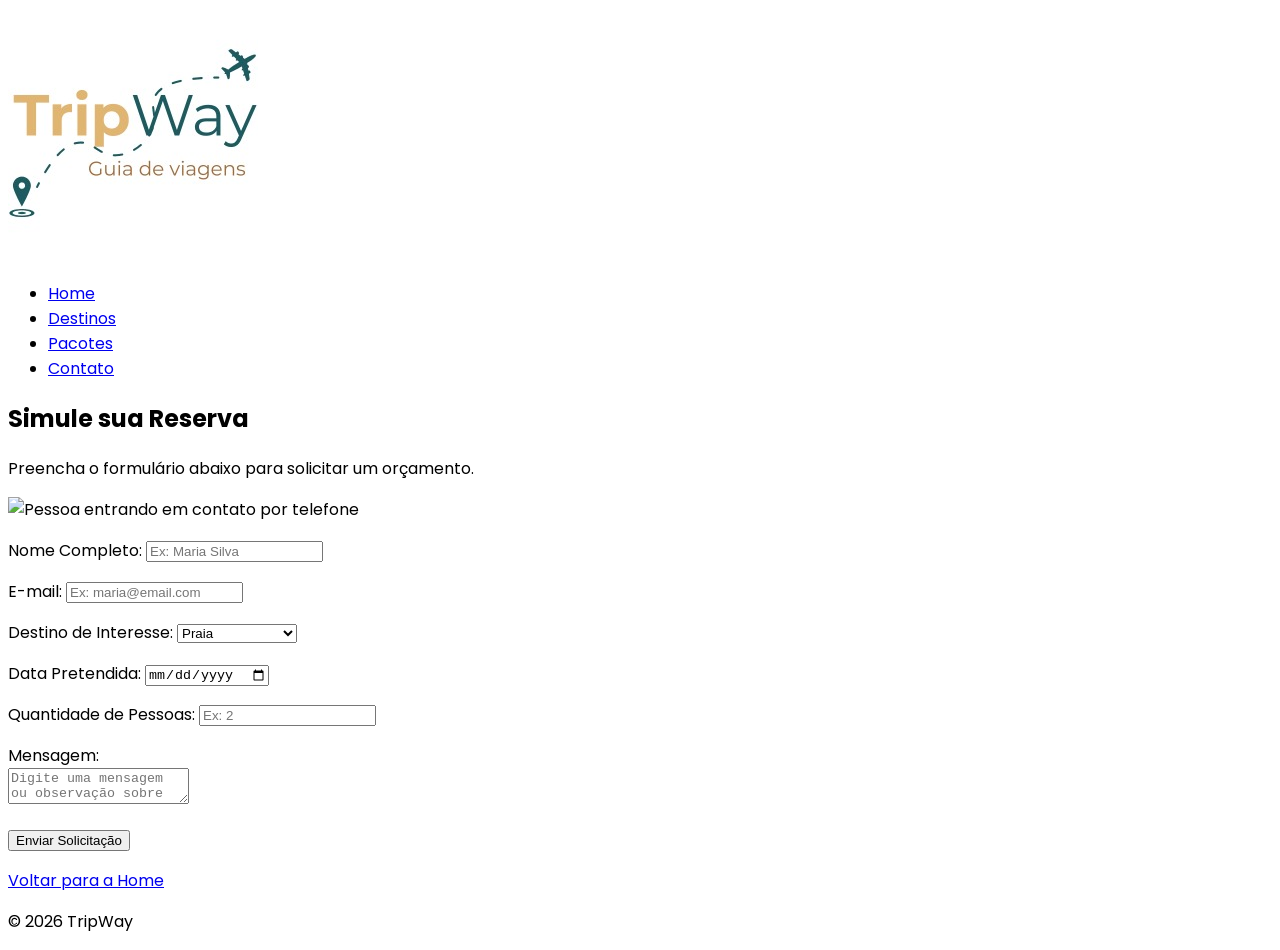
==== pages/contato.html @ d369317c "Ajustado Relative Paths e adicionado imagens de pacotes/contato" ====
<!doctype html>
<html lang="pt-BR">
  <head>
    <meta charset="UTF-8" />
    <meta name="viewport" content="width=device-width, initial-scale=1.0" />
    <link rel="preconnect" href="https://fonts.googleapis.com" />
    <link rel="preconnect" href="https://fonts.gstatic.com" crossorigin />
    <link
      href="https://fonts.googleapis.com/css2?family=Poppins:ital,wght@0,100;0,200;0,300;0,400;0,500;0,600;0,700;0,800;0,900;1,100;1,200;1,300;1,400;1,500;1,600;1,700;1,800;1,900&display=swap"
      rel="stylesheet"
    />
    <title>TripWay - Contato</title>
  </head>

  <body style="font-family: Poppins">
    <nav>
      <a href="../index.html">
        <img src="../images/logo.jpeg" alt="TripWay" />
      </a>

      <ul>
        <li><a href="../index.html">Home</a></li>
        <li><a href="./destinos.html">Destinos</a></li>
        <li><a href="./pacotes.html">Pacotes</a></li>
        <li><a href="./contato.html">Contato</a></li>
      </ul>
    </nav>

    <main>
      <section>
        <h1>Simule sua Reserva</h1>
        <p>Preencha o formulário abaixo para solicitar um orçamento.</p>

        <img
          src="../images/contato.jpeg"
          alt="Pessoa entrando em contato por telefone"
        />

        <form action="">
          <p>
            <label for="nome">Nome Completo:</label>
            <input type="text" id="nome" placeholder="Ex: Maria Silva" />
          </p>

          <p>
            <label for="email">E-mail:</label>
            <input type="email" id="email" placeholder="Ex: maria@email.com" />
          </p>

          <p>
            <label for="destino">Destino de Interesse:</label>

            <select id="destino">
              <option value="praia">Praia</option>
              <option value="montanha">Montanha</option>
              <option value="cidade">Cidade Histórica</option>
            </select>
          </p>

          <p>
            <label for="data">Data Pretendida:</label>
            <input type="date" id="data" />
          </p>

          <p>
            <label for="pessoas">Quantidade de Pessoas:</label>
            <input type="number" id="pessoas" placeholder="Ex: 2" />
          </p>

          <p>
            <label for="mensagem">Mensagem:</label>
            <br />
            <textarea
              id="mensagem"
              placeholder="Digite uma mensagem ou observação sobre sua viagem"
            ></textarea>
          </p>

          <button type="submit">Enviar Solicitação</button>
        </form>

        <p>
          <a href="../index.html">Voltar para a Home</a>
        </p>
      </section>
    </main>

    <footer>
      <p>© 2026 TripWay</p>
    </footer>
  </body>
</html>
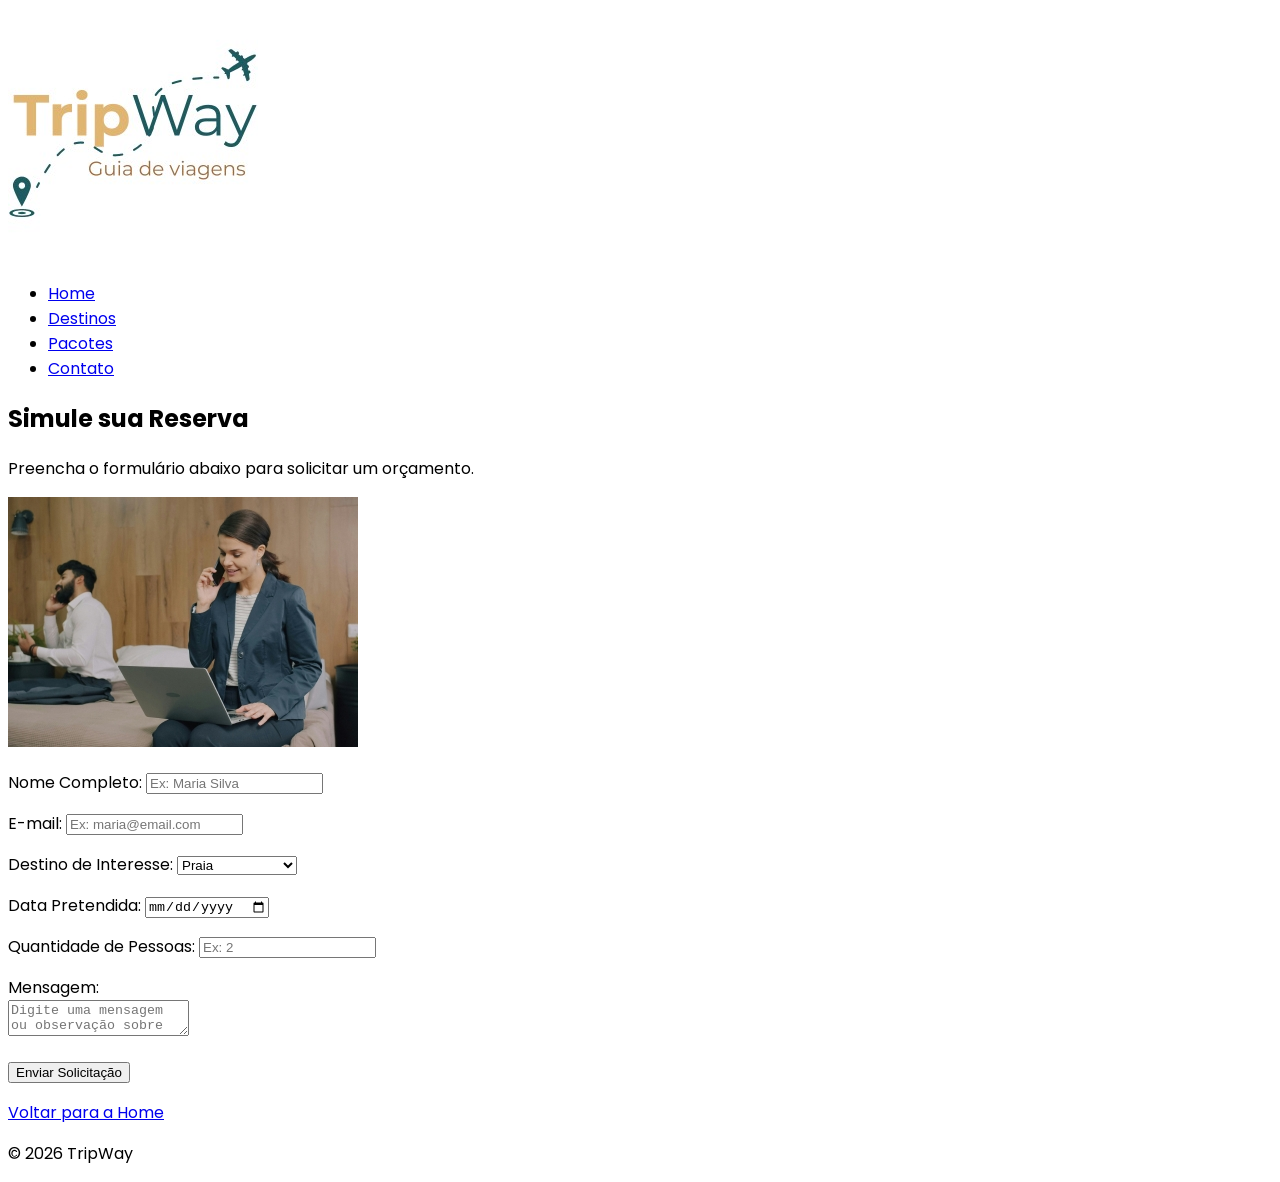
==== commit 903ffdc5: "Ajustado Relative Paths e adicionado imagens de pacotes/contato" ====
--- a/pages/contato.html
+++ b/pages/contato.html
@@ -32,7 +32,7 @@
         <p>Preencha o formulário abaixo para solicitar um orçamento.</p>
 
         <img
-          src="../images/contato.jpeg"
+          src="../images/contato.jpg"
           alt="Pessoa entrando em contato por telefone"
         />
 
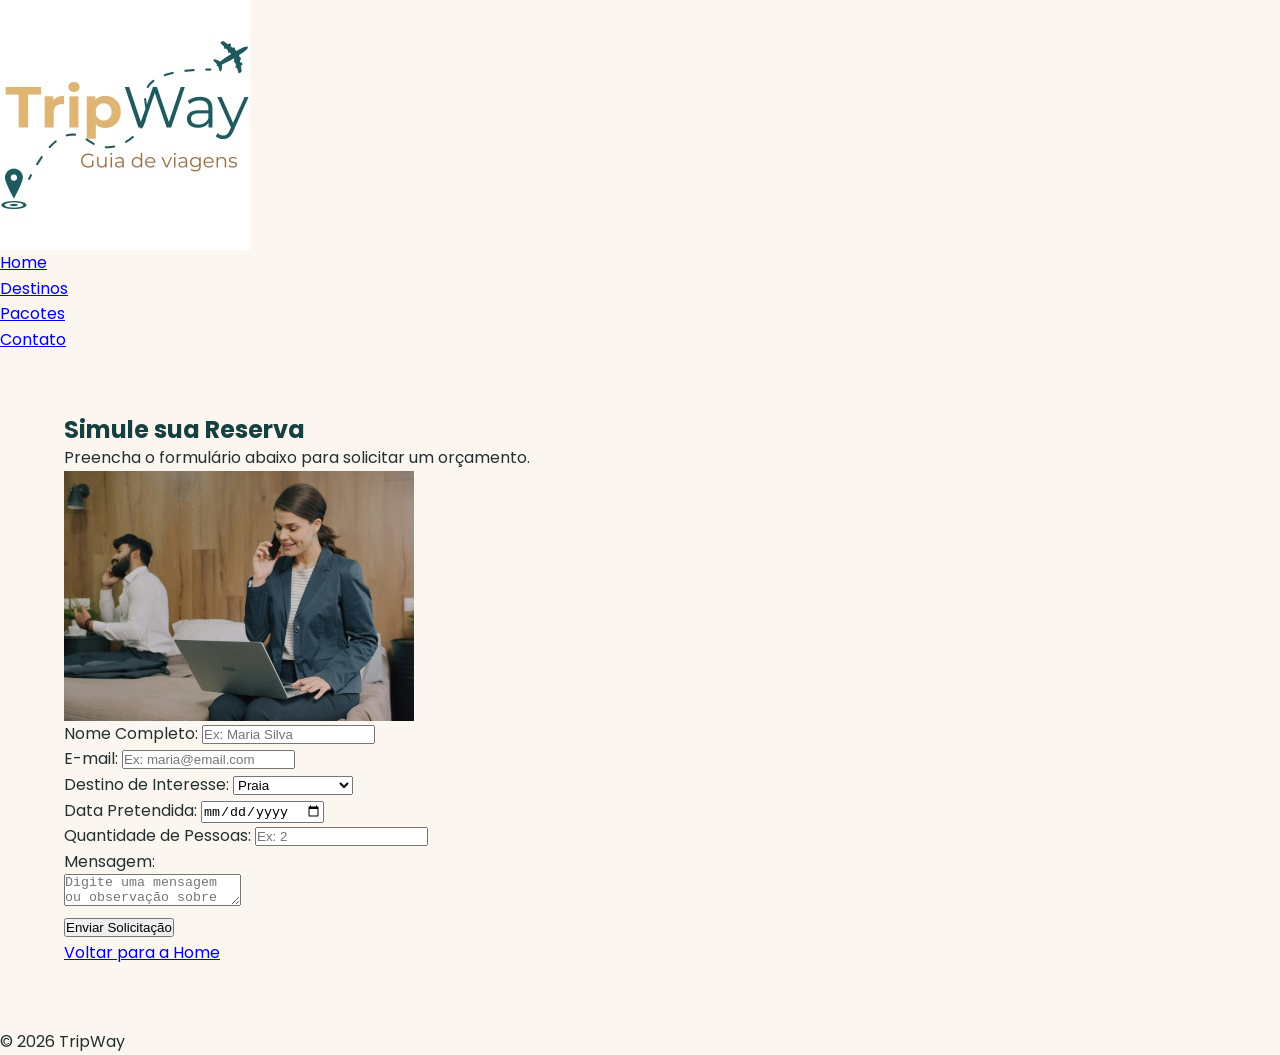
==== commit f56f6918: "ciracao do style.css, box-sizing e variaveis" ====
--- a/pages/contato.html
+++ b/pages/contato.html
@@ -9,10 +9,11 @@
       href="https://fonts.googleapis.com/css2?family=Poppins:ital,wght@0,100;0,200;0,300;0,400;0,500;0,600;0,700;0,800;0,900;1,100;1,200;1,300;1,400;1,500;1,600;1,700;1,800;1,900&display=swap"
       rel="stylesheet"
     />
+    <link rel="stylesheet" href="../css/style.css" />
     <title>TripWay - Contato</title>
   </head>
 
-  <body style="font-family: Poppins">
+  <body>
     <nav>
       <a href="../index.html">
         <img src="../images/logo.jpeg" alt="TripWay" />
@@ -32,9 +33,7 @@
         <p>Preencha o formulário abaixo para solicitar um orçamento.</p>
 
         <img
-          src="../images/contato.jpg"
-          alt="Pessoa entrando em contato por telefone"
-        />
+          src="../images/contato.jpg"alt="Pessoa entrando em contato por telefone"/>
 
         <form action="">
           <p>
--- a/css/style.css
+++ b/css/style.css
@@ -0,0 +1,74 @@
+:root {
+  /* Cores */
+  --cor-primaria: #205858;
+  --cor-primaria-escura: #163f40;
+  --cor-destaque: #dfb271;
+  --cor-destaque-clara: #f4e4c9;
+  --cor-fundo: #fbf7f0;
+  --cor-superficie: #ffffff;
+  --cor-texto: #23302f;
+  --cor-texto-suave: #566564;
+
+  /* Fonte */
+  --fonte-principal: "Poppins", Arial, sans-serif;
+
+  /* Espaçamentos */
+  --espaco-p: 0.5rem;
+  --espaco-m: 1rem;
+  --espaco-g: 2rem;
+  --espaco-xg: 4rem;
+
+  /* Detalhes */
+  --raio: 0.75rem;
+  --sombra: 0 0.5rem 1.5rem rgba(22, 63, 64, 0.12);
+  --transicao: 0.25s ease;
+}
+
+/* --------------------------------------------------------------------------
+   2. Reset básico
+   -------------------------------------------------------------------------- */
+*,
+*::before,
+*::after {
+  margin: 0;
+  padding: 0;
+  box-sizing: border-box;
+}
+
+img {
+  display: block;
+  max-width: 100%;
+  height: auto;
+}
+
+/* --------------------------------------------------------------------------
+   3. Base
+   -------------------------------------------------------------------------- */
+body {
+  display: flex;
+  flex-direction: column;
+  min-height: 100vh;
+  font-family: var(--fonte-principal);
+  font-size: 1rem;
+  line-height: 1.6;
+  color: var(--cor-texto);
+  background-color: var(--cor-fundo);
+}
+
+main {
+  flex: 1;
+}
+
+h1,
+h2,
+h3 {
+  line-height: 1.2;
+  color: var(--cor-primaria-escura);
+}
+
+section {
+  width: 90%;
+  max-width: 72rem;
+  margin: 0 auto;
+  padding: var(--espaco-xg) 0;
+}
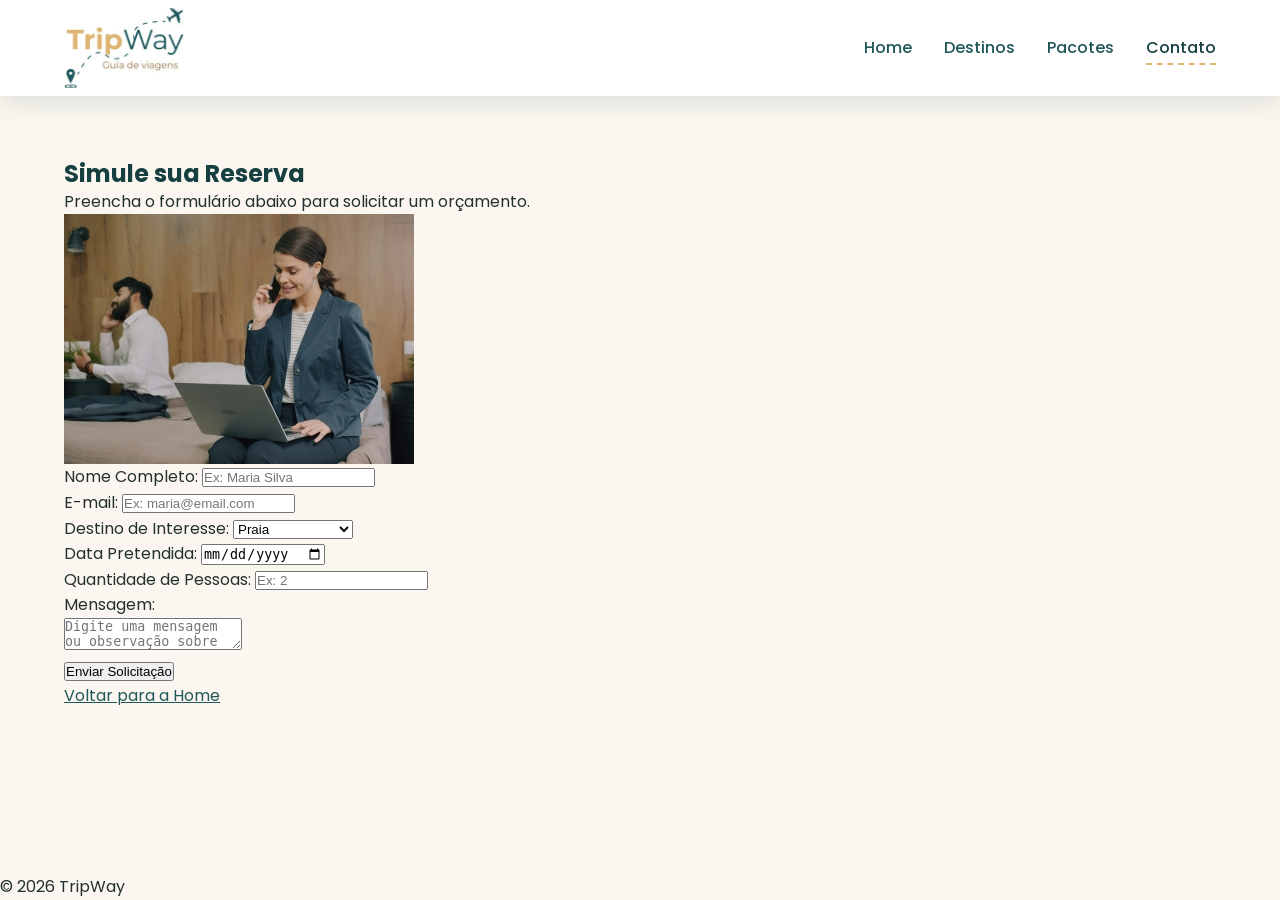
==== commit 69ca5988: "estilizacao do header, menu, links e botoes" ====
--- a/pages/contato.html
+++ b/pages/contato.html
@@ -14,18 +14,19 @@
   </head>
 
   <body>
-    <nav>
-      <a href="../index.html">
+    <header class="site-header">
+      <a class="logo" href="../index.html">
         <img src="../images/logo.jpeg" alt="TripWay" />
       </a>
-
-      <ul>
-        <li><a href="../index.html">Home</a></li>
-        <li><a href="./destinos.html">Destinos</a></li>
-        <li><a href="./pacotes.html">Pacotes</a></li>
-        <li><a href="./contato.html">Contato</a></li>
-      </ul>
-    </nav>
+      <nav>
+        <ul class="menu">
+          <li><a href="../index.html">Home</a></li>
+          <li><a href="./destinos.html">Destinos</a></li>
+          <li><a href="./pacotes.html">Pacotes</a></li>
+          <li><a href="./contato.html" class="ativo">Contato</a></li>
+        </ul>
+      </nav>
+    </header>
 
     <main>
       <section>
--- a/css/style.css
+++ b/css/style.css
@@ -9,24 +9,18 @@
   --cor-texto: #23302f;
   --cor-texto-suave: #566564;
 
-  /* Fonte */
   --fonte-principal: "Poppins", Arial, sans-serif;
 
-  /* Espaçamentos */
   --espaco-p: 0.5rem;
   --espaco-m: 1rem;
   --espaco-g: 2rem;
   --espaco-xg: 4rem;
 
-  /* Detalhes */
   --raio: 0.75rem;
   --sombra: 0 0.5rem 1.5rem rgba(22, 63, 64, 0.12);
   --transicao: 0.25s ease;
 }
 
-/* --------------------------------------------------------------------------
-   2. Reset básico
-   -------------------------------------------------------------------------- */
 *,
 *::before,
 *::after {
@@ -41,9 +35,6 @@
   height: auto;
 }
 
-/* --------------------------------------------------------------------------
-   3. Base
-   -------------------------------------------------------------------------- */
 body {
   display: flex;
   flex-direction: column;
@@ -71,4 +62,84 @@
   max-width: 72rem;
   margin: 0 auto;
   padding: var(--espaco-xg) 0;
+}
+
+a {
+  color: var(--cor-primaria);
+  transition: color var(--transicao);
+}
+
+a:hover {
+  color: var(--cor-primaria-escura);
+}
+
+.btn {
+  display: inline-block;
+  padding: 0.75rem 1.75rem;
+  border: 0.125rem solid var(--cor-destaque);
+  border-radius: 2rem;
+  font-weight: 600;
+  text-decoration: none;
+  color: var(--cor-primaria-escura);
+  background-color: var(--cor-destaque);
+  transition: background-color var(--transicao), border-color var(--transicao),
+    color var(--transicao);
+}
+
+.btn:hover {
+  color: var(--cor-primaria-escura);
+  background-color: var(--cor-destaque-clara);
+  border-color: var(--cor-destaque-clara);
+}
+
+.btn-secundario {
+  border-color: var(--cor-primaria);
+  color: var(--cor-primaria);
+  background-color: transparent;
+}
+
+.btn-secundario:hover {
+  color: var(--cor-superficie);
+  background-color: var(--cor-primaria);
+  border-color: var(--cor-primaria);
+}
+
+.site-header {
+  display: flex;
+  flex-wrap: wrap;
+  align-items: center;
+  justify-content: space-between;
+  gap: var(--espaco-p) var(--espaco-g);
+  padding: var(--espaco-p) 5%;
+  background-color: var(--cor-superficie);
+  box-shadow: var(--sombra);
+}
+
+/* O logo tem bastante branco em cima e embaixo: object-fit corta essa sobra */
+.logo img {
+  width: 7.5rem;
+  height: 5rem;
+  object-fit: cover;
+}
+
+.menu {
+  display: flex;
+  flex-wrap: wrap;
+  align-items: center;
+  gap: var(--espaco-m) var(--espaco-g);
+  list-style: none;
+}
+
+.menu a {
+  padding-bottom: 0.25rem;
+  border-bottom: 0.125rem dashed transparent;
+  font-weight: 500;
+  text-decoration: none;
+  transition: color var(--transicao), border-color var(--transicao);
+}
+
+.menu a:hover,
+.menu a.ativo {
+  border-color: var(--cor-destaque);
+  color: var(--cor-primaria-escura);
 }
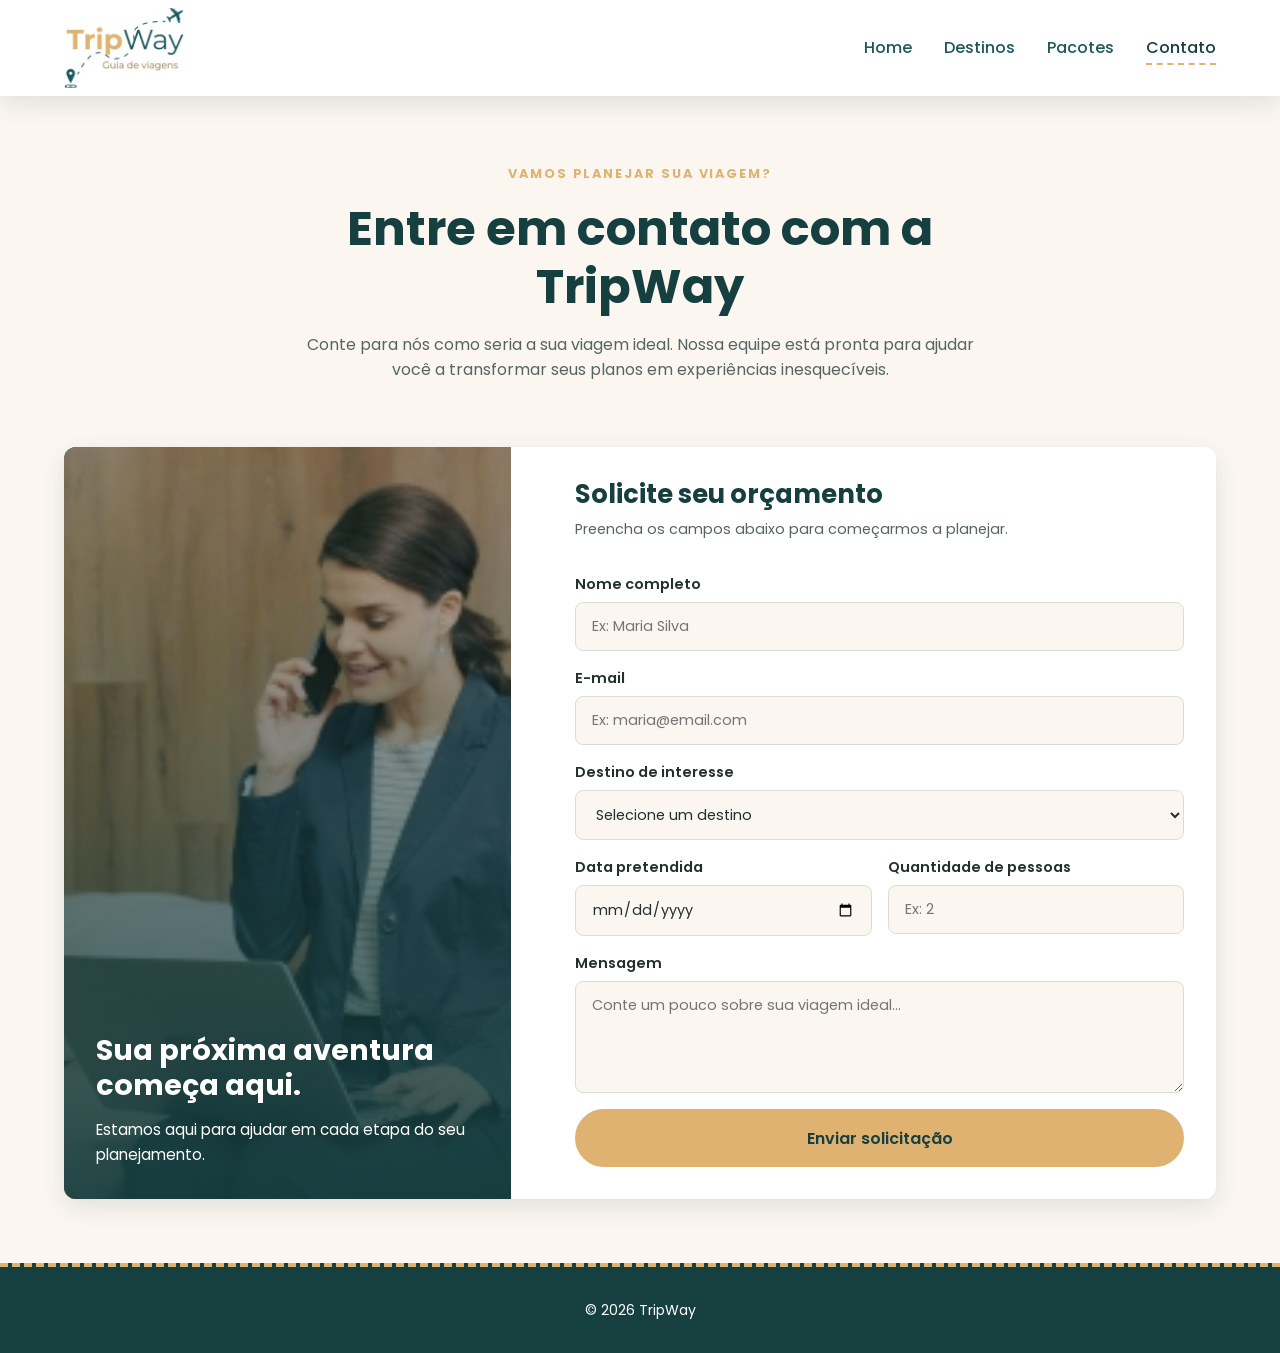
==== commit 37fb32ec: "Alterado html de contatos e estilização" ====
--- a/pages/contato.html
+++ b/pages/contato.html
@@ -5,10 +5,7 @@
     <meta name="viewport" content="width=device-width, initial-scale=1.0" />
     <link rel="preconnect" href="https://fonts.googleapis.com" />
     <link rel="preconnect" href="https://fonts.gstatic.com" crossorigin />
-    <link
-      href="https://fonts.googleapis.com/css2?family=Poppins:ital,wght@0,100;0,200;0,300;0,400;0,500;0,600;0,700;0,800;0,900;1,100;1,200;1,300;1,400;1,500;1,600;1,700;1,800;1,900&display=swap"
-      rel="stylesheet"
-    />
+    <link href="https://fonts.googleapis.com/css2?family=Poppins:wght@300;400;500;600;700;800&display=swap" rel="stylesheet" />
     <link rel="stylesheet" href="../css/style.css" />
     <title>TripWay - Contato</title>
   </head>
@@ -16,8 +13,9 @@
   <body>
     <header class="site-header">
       <a class="logo" href="../index.html">
-        <img src="../images/logo.jpeg" alt="TripWay" />
+        <img src="../images/logo.jpeg" alt="Logo da TripWay" />
       </a>
+
       <nav>
         <ul class="menu">
           <li><a href="../index.html">Home</a></li>
@@ -29,59 +27,111 @@
     </header>
 
     <main>
-      <section>
-        <h1>Simule sua Reserva</h1>
-        <p>Preencha o formulário abaixo para solicitar um orçamento.</p>
+      <section class="contato-section">
+        <div class="contato-intro">
+          <span class="contato-etiqueta">VAMOS PLANEJAR SUA VIAGEM?</span>
+          <h1>Entre em contato com a TripWay</h1>
+          <p>
+            Conte para nós como seria a sua viagem ideal.
+            Nossa equipe está pronta para ajudar você a transformar
+            seus planos em experiências inesquecíveis.
+          </p>
+        </div>
 
-        <img
-          src="../images/contato.jpg"alt="Pessoa entrando em contato por telefone"/>
+        <div class="contato-container">
+          <div class="contato-imagem">
+            <img
+              src="../images/contato.jpg"
+              alt="Pessoa realizando atendimento por telefone"
+            />
 
-        <form action="">
-          <p>
-            <label for="nome">Nome Completo:</label>
-            <input type="text" id="nome" placeholder="Ex: Maria Silva" />
-          </p>
+            <div class="contato-imagem-texto">
+              <h2>Sua próxima aventura começa aqui.</h2>
+              <p>
+                Estamos aqui para ajudar em cada etapa do seu planejamento.
+              </p>
+            </div>
+          </div>
 
-          <p>
-            <label for="email">E-mail:</label>
-            <input type="email" id="email" placeholder="Ex: maria@email.com" />
-          </p>
+          <div class="contato-formulario">
+            <h2>Solicite seu orçamento</h2>
+            <p class="contato-descricao">
+              Preencha os campos abaixo para começarmos a planejar.
+            </p>
 
-          <p>
-            <label for="destino">Destino de Interesse:</label>
+            <form action="" method="get">
+              <div class="form-group">
+                <label for="nome">Nome completo</label>
+                <input
+                  type="text"
+                  id="nome"
+                  name="nome"
+                  placeholder="Ex: Maria Silva"
+                  autocomplete="name"
+                />
+              </div>
 
-            <select id="destino">
-              <option value="praia">Praia</option>
-              <option value="montanha">Montanha</option>
-              <option value="cidade">Cidade Histórica</option>
-            </select>
-          </p>
+              <div class="form-group">
+                <label for="email">E-mail</label>
+                <input
+                  type="email"
+                  id="email"
+                  name="email"
+                  placeholder="Ex: maria@email.com"
+                  autocomplete="email"
+                />
+              </div>
 
-          <p>
-            <label for="data">Data Pretendida:</label>
-            <input type="date" id="data" />
-          </p>
+              <div class="form-group">
+                <label for="destino">Destino de interesse</label>
+                <select id="destino" name="destino">
+                  <option value="" selected disabled>
+                    Selecione um destino
+                  </option>
+                  <option value="praia">Praia</option>
+                  <option value="montanha">Montanha</option>
+                  <option value="cidade">Cidade histórica</option>
+                </select>
+              </div>
 
-          <p>
-            <label for="pessoas">Quantidade de Pessoas:</label>
-            <input type="number" id="pessoas" placeholder="Ex: 2" />
-          </p>
+              <div class="form-row">
+                <div class="form-group">
+                  <label for="data">Data pretendida</label>
+                  <input
+                    type="date"
+                    id="data"
+                    name="data"
+                  />
+                </div>
 
-          <p>
-            <label for="mensagem">Mensagem:</label>
-            <br />
-            <textarea
-              id="mensagem"
-              placeholder="Digite uma mensagem ou observação sobre sua viagem"
-            ></textarea>
-          </p>
+                <div class="form-group">
+                  <label for="pessoas">Quantidade de pessoas</label>
+                  <input
+                    type="number"
+                    id="pessoas"
+                    name="pessoas"
+                    min="1"
+                    placeholder="Ex: 2"
+                  />
+                </div>
+              </div>
 
-          <button type="submit">Enviar Solicitação</button>
-        </form>
+              <div class="form-group">
+                <label for="mensagem">Mensagem</label>
+                <textarea
+                  id="mensagem"
+                  name="mensagem"
+                  rows="4"
+                  placeholder="Conte um pouco sobre sua viagem ideal..."
+                ></textarea>
+              </div>
 
-        <p>
-          <a href="../index.html">Voltar para a Home</a>
-        </p>
+              <button type="submit" class="contato-botao">
+                Enviar solicitação
+              </button>
+            </form>
+          </div>
+        </div>
       </section>
     </main>
 
@@ -89,4 +139,4 @@
       <p>© 2026 TripWay</p>
     </footer>
   </body>
-</html>
+</html>
--- a/css/style.css
+++ b/css/style.css
@@ -126,7 +126,7 @@
   display: flex;
   flex-wrap: wrap;
   align-items: center;
-  gap: var(--espaco-m) var(--espaco-g);
+  gap: var(--espaco-m) clamp(0.75rem, 3vw, 2rem);
   list-style: none;
 }
 
@@ -142,4 +142,483 @@
 .menu a.ativo {
   border-color: var(--cor-destaque);
   color: var(--cor-primaria-escura);
+}
+
+#banner {
+  width: 100%;
+  max-width: none;
+}
+
+.banner {
+  display: flex;
+  flex-direction: column;
+  align-items: flex-start;
+  justify-content: center;
+  gap: var(--espaco-m);
+  min-height: 70vh;
+  padding: var(--espaco-xg) 8%;
+  color: var(--cor-superficie);
+  background-image: linear-gradient(
+      90deg,
+      rgba(22, 63, 64, 0.85),
+      rgba(22, 63, 64, 0.35)
+    ),
+    url("../images/banner.jpg");
+  background-position: center;
+  background-size: cover;
+}
+
+.banner h1 {
+  font-size: clamp(2.25rem, 5vw, 3.75rem);
+  color: var(--cor-superficie);
+}
+
+.banner p {
+  max-width: 34rem;
+  font-size: 1.125rem;
+}
+
+.sobre {
+  display: flex;
+  flex-wrap: wrap;
+  align-items: center;
+  gap: var(--espaco-xg);
+  justify-content: center;
+}
+
+.sobre img {
+  flex: 1 1 18rem;
+  max-width: 24rem;
+  border-radius: var(--raio);
+  outline: 0.125rem dashed var(--cor-destaque);
+  outline-offset: 0.5rem;
+  min-width: 0;
+}
+
+.sobre-texto {
+  flex: 1 1 18rem;
+}
+
+.sobre-texto h2 {
+  margin-bottom: var(--espaco-m);
+  font-size: 2rem;
+}
+
+.sobre-texto p + p {
+  margin-top: var(--espaco-m);
+}
+
+.atalhos {
+  display: flex;
+  flex-wrap: wrap;
+  gap: var(--espaco-g);
+  padding-top: 0;
+}
+
+.atalho {
+  flex: 1 1 18rem;
+  padding: var(--espaco-g);
+  border-radius: var(--raio);
+  text-decoration: none;
+  background-color: var(--cor-primaria);
+  transition: background-color var(--transicao);
+}
+
+.atalho h2 {
+  font-size: 1.25rem;
+  color: var(--cor-superficie);
+}
+
+.atalho:hover {
+  background-color: var(--cor-primaria-escura);
+}
+
+.destinos h1 {
+  font-size: clamp(2rem, 4vw, 3rem);
+}
+
+.destinos-intro {
+  margin-top: var(--espaco-p);
+  color: var(--cor-texto-suave);
+}
+
+/* flex-wrap + flex-basis: 3 cards no desktop, 2 no tablet e 1 no celular */
+.cards-container {
+  display: flex;
+  flex-wrap: wrap;
+  justify-content: center;
+  gap: var(--espaco-g);
+  margin: var(--espaco-g) 0;
+}
+
+.card {
+  display: flex;
+  flex-direction: column;
+  flex: 1 1 17rem;
+  max-width: 23rem;
+  overflow: hidden;
+  border-radius: var(--raio);
+  background-color: var(--cor-superficie);
+  box-shadow: var(--sombra);
+  transition: transform var(--transicao);
+}
+
+.card:hover {
+  transform: translateY(-0.25rem);
+}
+
+.card img {
+  width: 100%;
+}
+
+.card-texto {
+  padding: 1.5rem;
+}
+
+.card-texto h2 {
+  margin-bottom: var(--espaco-p);
+  font-size: 1.25rem;
+}
+
+.card-texto p {
+  color: var(--cor-texto-suave);
+}
+
+footer {
+  padding: var(--espaco-g) 5%;
+  border-top: 0.25rem dashed var(--cor-destaque);
+  font-size: 0.875rem;
+  text-align: center;
+  color: var(--cor-superficie);
+  background-color: var(--cor-primaria-escura);
+}
+
+a:focus-visible,
+button:focus-visible {
+  outline: 0.1875rem solid var(--cor-destaque);
+  outline-offset: 0.1875rem;
+}
+
+
+/* PÁGINA DE PACOTES E SERVIÇOS */
+
+.pacotes-banner {
+  display: flex;
+  align-items: center;
+  justify-content: space-between;
+  gap: var(--espaco-xg);
+  padding: var(--espaco-xg) 0;
+}
+
+.pacotes-banner-texto {
+  flex: 1 1 50%;
+}
+
+.pacotes-etiqueta {
+  display: inline-block;
+  margin-bottom: var(--espaco-m);
+  font-size: 0.8rem;
+  font-weight: 700;
+  letter-spacing: 0.12rem;
+  color: var(--cor-destaque);
+}
+
+.pacotes-banner h1 {
+  max-width: 38rem;
+  margin-bottom: var(--espaco-m);
+  font-size: clamp(2rem, 4vw, 3.2rem);
+}
+
+.pacotes-banner p {
+  max-width: 34rem;
+  margin-bottom: var(--espaco-g);
+  color: var(--cor-texto-suave);
+}
+
+.pacotes-banner img {
+  flex: 1 1 40%;
+  width: 100%;
+  max-width: 30rem;
+  height: 22rem;
+  object-fit: cover;
+  border-radius: var(--raio);
+  box-shadow: var(--sombra);
+}
+
+.pacotes-servicos {
+  padding-top: var(--espaco-g);
+}
+
+.pacotes-titulo {
+  width: 100%;
+  max-width: 42rem;
+  margin: 0 auto var(--espaco-g);
+  text-align: center;
+}
+
+.pacotes-titulo h2 {
+  margin-bottom: var(--espaco-m);
+  font-size: clamp(1.7rem, 3vw, 2.3rem);
+}
+
+.pacotes-titulo p {
+  color: var(--cor-texto-suave);
+}
+
+.pacotes-grid {
+  display: flex;
+  flex-wrap: wrap;
+  justify-content: center;
+  gap: var(--espaco-g);
+}
+
+.pacote-card {
+  display: flex;
+  flex: 1 1 17rem;
+  flex-direction: column;
+  max-width: 25rem;
+  min-height: 19rem;
+  padding: var(--espaco-g);
+  border: 1px solid var(--cor-destaque-clara);
+  border-radius: var(--raio);
+  background-color: var(--cor-superficie);
+  box-shadow: var(--sombra);
+  transition: transform var(--transicao),
+    box-shadow var(--transicao);
+}
+
+.pacote-card:hover {
+  transform: translateY(-0.4rem);
+  box-shadow: 0 0.8rem 2rem rgba(22, 63, 64, 0.16);
+}
+
+.pacote-icone {
+  display: flex;
+  align-items: center;
+  justify-content: center;
+  width: 3.5rem;
+  height: 3.5rem;
+  margin-bottom: var(--espaco-m);
+  border-radius: 50%;
+  font-size: 1.6rem;
+  background-color: var(--cor-destaque-clara);
+}
+
+.pacote-conteudo {
+  flex: 1;
+}
+
+.pacote-conteudo h3 {
+  margin-bottom: var(--espaco-m);
+  font-size: 1.2rem;
+}
+
+.pacote-conteudo p {
+  font-size: 0.95rem;
+  color: var(--cor-texto-suave);
+}
+
+.pacote-link {
+  display: inline-block;
+  align-self: flex-start;
+  margin-top: var(--espaco-g);
+  font-weight: 600;
+  text-decoration: none;
+  transition: color var(--transicao);
+}
+
+.pacote-link:hover {
+  color: var(--cor-destaque);
+}
+
+.pacotes-chamada {
+  margin-bottom: var(--espaco-xg);
+  padding: var(--espaco-xg) var(--espaco-g);
+  border-radius: var(--raio);
+  text-align: center;
+  background-color: var(--cor-primaria-escura);
+}
+
+.pacotes-chamada h2 {
+  margin-bottom: var(--espaco-m);
+  font-size: clamp(1.5rem, 3vw, 2rem);
+  color: var(--cor-superficie);
+}
+
+.pacotes-chamada p {
+  margin-bottom: var(--espaco-g);
+  color: var(--cor-superficie);
+}
+
+
+/* PÁGINA DE CONTATO */
+
+.contato-section {
+  padding-top: var(--espaco-xg);
+  padding-bottom: var(--espaco-xg);
+}
+
+.contato-intro {
+  max-width: 42rem;
+  margin: 0 auto var(--espaco-xg);
+  text-align: center;
+}
+
+.contato-etiqueta {
+  display: inline-block;
+  margin-bottom: var(--espaco-m);
+  color: var(--cor-destaque);
+  font-size: 0.8rem;
+  font-weight: 700;
+  letter-spacing: 0.12rem;
+}
+
+.contato-intro h1 {
+  margin-bottom: var(--espaco-m);
+  font-size: clamp(2rem, 4vw, 3rem);
+}
+
+.contato-intro p {
+  color: var(--cor-texto-suave);
+}
+
+.contato-container {
+  display: flex;
+  align-items: stretch;
+  gap: var(--espaco-g);
+  overflow: hidden;
+  border-radius: var(--raio);
+  background-color: var(--cor-superficie);
+  box-shadow: var(--sombra);
+}
+
+.contato-imagem {
+  position: relative;
+  display: flex;
+  flex: 1 1 40%;
+  min-width: 0;
+  min-height: 36rem;
+  overflow: hidden;
+  background-color: var(--cor-primaria-escura);
+}
+
+.contato-imagem img {
+  position: absolute;
+  width: 100%;
+  height: 100%;
+  object-fit: cover;
+  object-position: 62% center;
+}
+
+.contato-imagem::after {
+  position: absolute;
+  inset: 0;
+  content: "";
+  background: linear-gradient(
+    to top,
+    rgba(22, 63, 64, 0.9),
+    rgba(22, 63, 64, 0.05)
+  );
+}
+
+.contato-imagem-texto {
+  position: relative;
+  z-index: 1;
+  align-self: flex-end;
+  padding: var(--espaco-g);
+  color: var(--cor-superficie);
+}
+
+.contato-imagem-texto h2 {
+  margin-bottom: var(--espaco-m);
+  color: var(--cor-superficie);
+  font-size: 1.8rem;
+}
+
+.contato-imagem-texto p {
+  font-size: 0.95rem;
+}
+
+.contato-formulario {
+  flex: 1 1 60%;
+  min-width: 0;
+  padding: var(--espaco-g);
+}
+
+.contato-formulario h2 {
+  margin-bottom: var(--espaco-p);
+  font-size: 1.6rem;
+}
+
+.contato-descricao {
+  margin-bottom: var(--espaco-g);
+  color: var(--cor-texto-suave);
+  font-size: 0.9rem;
+}
+
+.form-group {
+  display: flex;
+  flex-direction: column;
+  flex: 1;
+  gap: 0.4rem;
+  margin-bottom: var(--espaco-m);
+}
+
+.form-group label {
+  font-size: 0.9rem;
+  font-weight: 600;
+  color: var(--cor-texto);
+}
+
+.form-group input,
+.form-group select,
+.form-group textarea {
+  width: 100%;
+  padding: 0.8rem 1rem;
+  border: 1px solid #d9dedb;
+  border-radius: 0.5rem;
+  outline: none;
+  font-family: inherit;
+  font-size: 0.9rem;
+  color: var(--cor-texto);
+  background-color: var(--cor-fundo);
+  transition: border-color var(--transicao),
+    box-shadow var(--transicao);
+}
+
+.form-group input:focus,
+.form-group select:focus,
+.form-group textarea:focus {
+  border-color: var(--cor-primaria);
+  box-shadow: 0 0 0 0.2rem rgba(32, 88, 88, 0.12);
+}
+
+.form-group textarea {
+  min-height: 7rem;
+  resize: vertical;
+}
+
+.form-row {
+  display: flex;
+  gap: var(--espaco-m);
+}
+
+.contato-botao {
+  width: 100%;
+  padding: 0.9rem 1.5rem;
+  border: 2px solid var(--cor-destaque);
+  border-radius: 2rem;
+  font-family: inherit;
+  font-size: 1rem;
+  font-weight: 600;
+  color: var(--cor-primaria-escura);
+  background-color: var(--cor-destaque);
+  cursor: pointer;
+  transition: background-color var(--transicao),
+    border-color var(--transicao);
+}
+
+.contato-botao:hover {
+  border-color: var(--cor-destaque-clara);
+  background-color: var(--cor-destaque-clara);
 }
